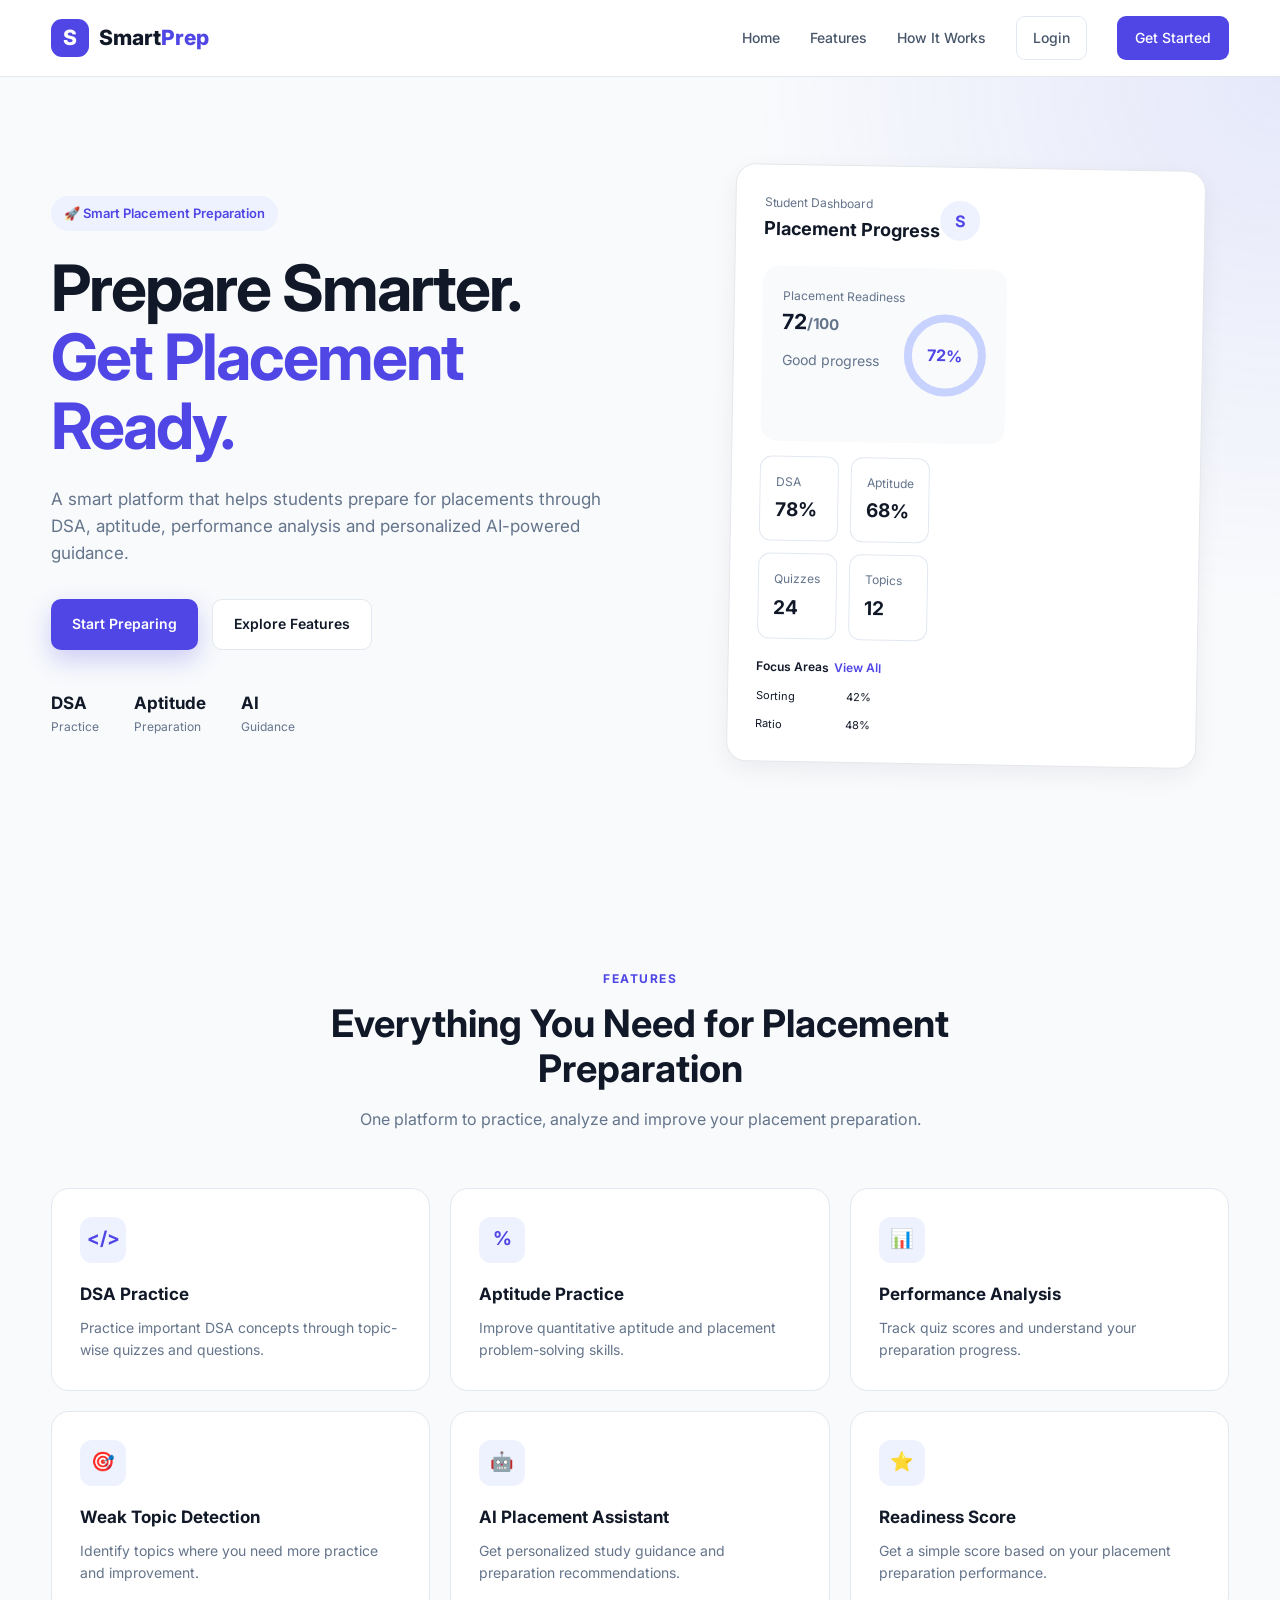
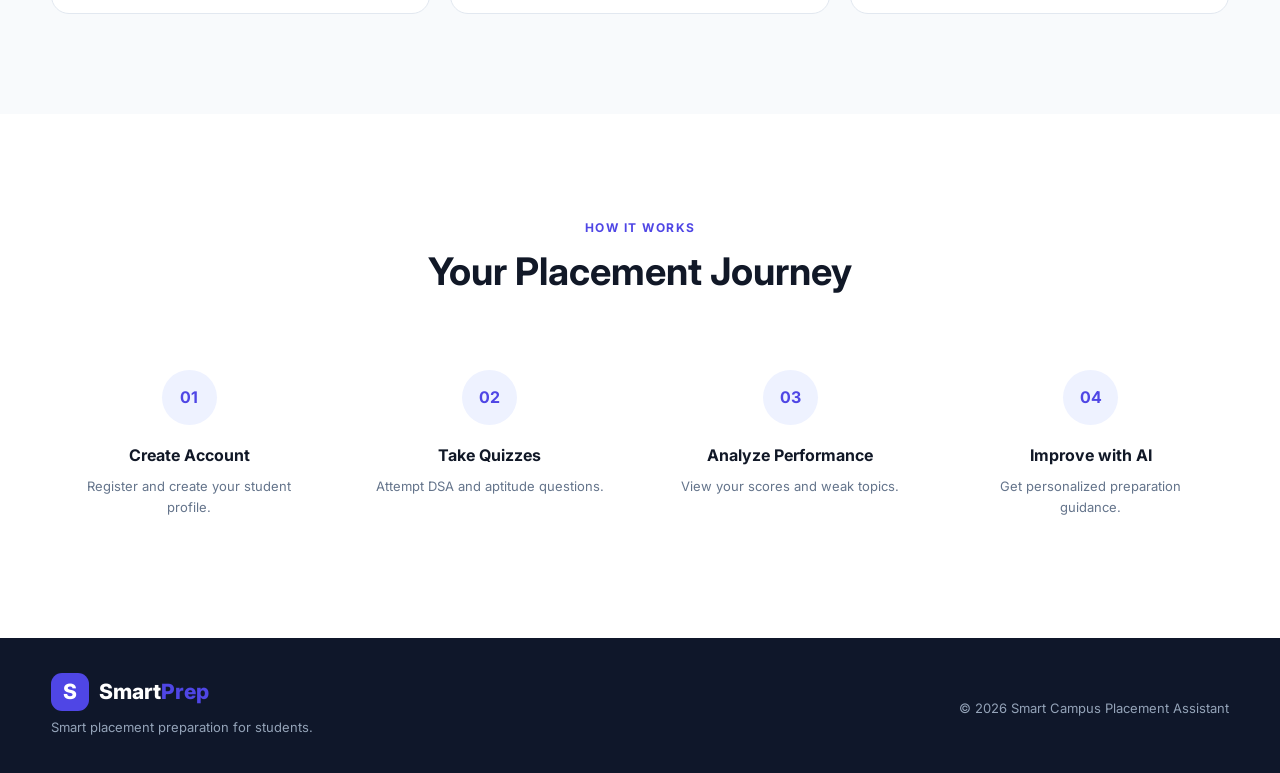
==== index.html @ c5586b19 "Initial SmartPrep project" ====
<!DOCTYPE html>
<html lang="en">

<head>
    <meta charset="UTF-8">

    <meta name="viewport" content="width=device-width, initial-scale=1.0">

    <meta name="description"
        content="Smart Campus Placement Assistant - Personalized placement preparation platform for students.">

    <meta name="author" content="Smart Campus Placement Assistant">

    <title>Smart Campus Placement Assistant</title>

    <!-- Google Font -->
    <link rel="preconnect" href="https://fonts.googleapis.com">
    <link rel="preconnect" href="https://fonts.gstatic.com" crossorigin>

    <link
        href="https://fonts.googleapis.com/css2?family=Inter:wght@400;500;600;700;800&display=swap"
        rel="stylesheet">

    <!-- Main CSS -->
    <link rel="stylesheet" href="css/style.css">
</head>

<body>

    <!-- ================= NAVBAR ================= -->

    <header class="navbar">

        <div class="container navbar-container">

            <a href="index.html" class="logo">
                <span class="logo-icon">S</span>

                <span>
                    Smart<span class="logo-highlight">Prep</span>
                </span>
            </a>

            <nav class="nav-menu">

                <a href="#home">Home</a>
                <a href="#features">Features</a>
                <a href="#how-it-works">How It Works</a>

             <a href="login.html" class="nav-login">
    Login
</a>

                <a href="register.html" class="nav-register">
    Get Started
</a>

            </nav>

        </div>

    </header>


    <!-- ================= HERO SECTION ================= -->

    <main>

        <section id="home" class="hero">

            <div class="container hero-container">

                <div class="hero-content">

                    <div class="badge">
                        🚀 Smart Placement Preparation
                    </div>

                    <h1>
                        Prepare Smarter.
                        <span>Get Placement Ready.</span>
                    </h1>

                    <p class="hero-description">

                        A smart platform that helps students prepare for
                        placements through DSA, aptitude, performance
                        analysis and personalized AI-powered guidance.

                    </p>

                    <div class="hero-buttons">

                        <a href="#" class="btn btn-primary">
                            Start Preparing
                        </a>

                        <a href="#features" class="btn btn-secondary">
                            Explore Features
                        </a>

                    </div>

                    <div class="hero-stats">

                        <div class="stat">
                            <strong>DSA</strong>
                            <span>Practice</span>
                        </div>

                        <div class="stat">
                            <strong>Aptitude</strong>
                            <span>Preparation</span>
                        </div>

                        <div class="stat">
                            <strong>AI</strong>
                            <span>Guidance</span>
                        </div>

                    </div>

                </div>


                <!-- Dashboard Preview -->

                <div class="hero-dashboard">

                    <div class="dashboard-card">

                        <div class="dashboard-header">

                            <div>
                                <span class="small-text">
                                    Student Dashboard
                                </span>

                                <h3>Placement Progress</h3>
                            </div>

                            <div class="profile-circle">
                                S
                            </div>

                        </div>


                        <div class="readiness-card">

                            <div>
                                <span class="small-text">
                                    Placement Readiness
                                </span>

                                <h2>72<span>/100</span></h2>

                                <p>
                                    Good progress
                                </p>
                            </div>

                            <div class="progress-circle">
                                72%
                            </div>

                        </div>


                        <div class="dashboard-grid">

                            <div class="mini-card">
                                <span>DSA</span>
                                <strong>78%</strong>
                            </div>

                            <div class="mini-card">
                                <span>Aptitude</span>
                                <strong>68%</strong>
                            </div>

                            <div class="mini-card">
                                <span>Quizzes</span>
                                <strong>24</strong>
                            </div>

                            <div class="mini-card">
                                <span>Topics</span>
                                <strong>12</strong>
                            </div>

                        </div>


                        <div class="weak-topic">

                            <div class="weak-topic-header">
                                <span>Focus Areas</span>
                                <span>View All</span>
                            </div>

                            <div class="topic">
                                <span>Sorting</span>

                                <div class="topic-bar">
                                    <div class="topic-progress sorting"></div>
                                </div>

                                <span>42%</span>
                            </div>

                            <div class="topic">
                                <span>Ratio</span>

                                <div class="topic-bar">
                                    <div class="topic-progress ratio"></div>
                                </div>

                                <span>48%</span>
                            </div>

                        </div>

                    </div>

                </div>

            </div>

        </section>


        <!-- ================= FEATURES ================= -->

        <section id="features" class="features-section">

            <div class="container">

                <div class="section-heading">

                    <span class="section-label">
                        FEATURES
                    </span>

                    <h2>
                        Everything You Need for Placement Preparation
                    </h2>

                    <p>
                        One platform to practice, analyze and improve
                        your placement preparation.
                    </p>

                </div>


                <div class="features-grid">

                    <div class="feature-card">

                        <div class="feature-icon">
                            &lt;/&gt;
                        </div>

                        <h3>DSA Practice</h3>

                        <p>
                            Practice important DSA concepts through
                            topic-wise quizzes and questions.
                        </p>

                    </div>


                    <div class="feature-card">

                        <div class="feature-icon">
                            %
                        </div>

                        <h3>Aptitude Practice</h3>

                        <p>
                            Improve quantitative aptitude and
                            placement problem-solving skills.
                        </p>

                    </div>


                    <div class="feature-card">

                        <div class="feature-icon">
                            📊
                        </div>

                        <h3>Performance Analysis</h3>

                        <p>
                            Track quiz scores and understand your
                            preparation progress.
                        </p>

                    </div>


                    <div class="feature-card">

                        <div class="feature-icon">
                            🎯
                        </div>

                        <h3>Weak Topic Detection</h3>

                        <p>
                            Identify topics where you need more
                            practice and improvement.
                        </p>

                    </div>


                    <div class="feature-card">

                        <div class="feature-icon">
                            🤖
                        </div>

                        <h3>AI Placement Assistant</h3>

                        <p>
                            Get personalized study guidance and
                            preparation recommendations.
                        </p>

                    </div>


                    <div class="feature-card">

                        <div class="feature-icon">
                            ⭐
                        </div>

                        <h3>Readiness Score</h3>

                        <p>
                            Get a simple score based on your
                            placement preparation performance.
                        </p>

                    </div>

                </div>

            </div>

        </section>


        <!-- ================= HOW IT WORKS ================= -->

        <section id="how-it-works" class="how-section">

            <div class="container">

                <div class="section-heading">

                    <span class="section-label">
                        HOW IT WORKS
                    </span>

                    <h2>
                        Your Placement Journey
                    </h2>

                </div>


                <div class="steps">

                    <div class="step">

                        <div class="step-number">
                            01
                        </div>

                        <h3>Create Account</h3>

                        <p>
                            Register and create your student profile.
                        </p>

                    </div>


                    <div class="step">

                        <div class="step-number">
                            02
                        </div>

                        <h3>Take Quizzes</h3>

                        <p>
                            Attempt DSA and aptitude questions.
                        </p>

                    </div>


                    <div class="step">

                        <div class="step-number">
                            03
                        </div>

                        <h3>Analyze Performance</h3>

                        <p>
                            View your scores and weak topics.
                        </p>

                    </div>


                    <div class="step">

                        <div class="step-number">
                            04
                        </div>

                        <h3>Improve with AI</h3>

                        <p>
                            Get personalized preparation guidance.
                        </p>

                    </div>

                </div>

            </div>

        </section>

    </main>


    <!-- ================= FOOTER ================= -->

    <footer class="footer">

        <div class="container footer-container">

            <div>

                <div class="logo footer-logo">
                    <span class="logo-icon">S</span>

                    <span>
                        Smart<span class="logo-highlight">Prep</span>
                    </span>
                </div>

                <p>
                    Smart placement preparation for students.
                </p>

            </div>

            <div>
                <p>
                    © 2026 Smart Campus Placement Assistant
                </p>
            </div>

        </div>

    </footer>


    <!-- Main JavaScript -->
    <script src="js/script.js"></script>

</body>

</html>
---- css/style.css ----
/* =====================================================
   SMART CAMPUS PLACEMENT ASSISTANT
   MAIN STYLESHEET
===================================================== */


/* ================= RESET ================= */

* {
    margin: 0;
    padding: 0;
    box-sizing: border-box;
}


html {
    scroll-behavior: smooth;
}


body {
    font-family: "Inter", sans-serif;
    background: #f8fafc;
    color: #111827;
    line-height: 1.6;
}


a {
    text-decoration: none;
    color: inherit;
}


button,
input {
    font-family: inherit;
}


/* ================= VARIABLES ================= */

:root {

    --primary: #4f46e5;
    --primary-dark: #3730a3;

    --secondary: #7c3aed;

    --text-dark: #111827;
    --text-gray: #64748b;

    --background: #f8fafc;
    --white: #ffffff;

    --border: #e2e8f0;

    --shadow:
        0 20px 50px rgba(15, 23, 42, 0.08);

    --radius: 18px;
}


/* ================= CONTAINER ================= */

.container {

    width: min(1180px, 92%);

    margin: auto;
}


/* ================= NAVBAR ================= */

.navbar {

    position: sticky;

    top: 0;

    z-index: 1000;

    background: rgba(255, 255, 255, 0.92);

    backdrop-filter: blur(15px);

    border-bottom: 1px solid var(--border);
}


.navbar-container {

    height: 76px;

    display: flex;

    align-items: center;

    justify-content: space-between;
}


/* ================= LOGO ================= */

.logo {

    display: flex;

    align-items: center;

    gap: 10px;

    font-size: 21px;

    font-weight: 800;
}


.logo-icon {

    width: 38px;

    height: 38px;

    display: flex;

    align-items: center;

    justify-content: center;

    border-radius: 11px;

    background: var(--primary);

    color: white;

    font-weight: 800;
}


.logo-highlight {

    color: var(--primary);
}


/* ================= NAVIGATION ================= */

.nav-menu {

    display: flex;

    align-items: center;

    gap: 30px;

    font-size: 14px;

    font-weight: 500;
}


.nav-menu a {

    color: #475569;

    transition: 0.25s;
}


.nav-menu a:hover {

    color: var(--primary);
}


.nav-login {

    padding: 10px 16px;

    border: 1px solid var(--border);

    border-radius: 9px;
}


.nav-register {

    padding: 11px 18px;

    color: white !important;

    background: var(--primary);

    border-radius: 9px;
}


/* ================= HERO ================= */

.hero {

    padding: 90px 0 100px;

    background:
        radial-gradient(
            circle at top right,
            rgba(99, 102, 241, 0.12),
            transparent 35%
        ),
        #f8fafc;
}


.hero-container {

    display: grid;

    grid-template-columns: 1fr 0.9fr;

    align-items: center;

    gap: 70px;
}


/* ================= HERO CONTENT ================= */

.badge {

    display: inline-block;

    padding: 7px 13px;

    margin-bottom: 22px;

    border-radius: 50px;

    background: #eef2ff;

    color: var(--primary);

    font-size: 13px;

    font-weight: 600;
}


.hero h1 {

    max-width: 650px;

    font-size: clamp(42px, 5vw, 66px);

    line-height: 1.08;

    letter-spacing: -2px;
}


.hero h1 span {

    display: block;

    color: var(--primary);
}


.hero-description {

    max-width: 600px;

    margin-top: 25px;

    color: var(--text-gray);

    font-size: 17px;
}


.hero-buttons {

    display: flex;

    gap: 14px;

    margin-top: 32px;
}


/* ================= BUTTONS ================= */

.btn {

    display: inline-flex;

    align-items: center;

    justify-content: center;

    padding: 13px 21px;

    border-radius: 10px;

    font-size: 14px;

    font-weight: 600;

    transition: 0.25s;
}


.btn-primary {

    background: var(--primary);

    color: white;

    box-shadow:
        0 10px 25px rgba(79, 70, 229, 0.25);
}


.btn-primary:hover {

    background: var(--primary-dark);

    transform: translateY(-2px);
}


.btn-secondary {

    background: white;

    border: 1px solid var(--border);

    color: var(--text-dark);
}


.btn-secondary:hover {

    border-color: var(--primary);

    color: var(--primary);
}


/* ================= HERO STATS ================= */

.hero-stats {

    display: flex;

    gap: 35px;

    margin-top: 40px;
}


.stat {

    display: flex;

    flex-direction: column;
}


.stat strong {

    font-size: 17px;
}


.stat span {

    font-size: 12px;

    color: var(--text-gray);
}


/* ================= DASHBOARD PREVIEW ================= */

.hero-dashboard {

    display: flex;

    justify-content: center;
}


.dashboard-card {

    width: 100%;

    max-width: 470px;

    padding: 25px;

    background: white;

    border: 1px solid var(--border);

    border-radius: 22px;

    box-shadow: var(--shadow);

    transform: rotate(1deg);
}


.dashboard-header {

    display: flex;

    justify-content: space-between;

    align-items: center;
}


.small-text {

    display: block;

    color: var(--text-gray);

    font-size: 12px;
}


.dashboard-header h3 {

    margin-top: 3px;

    font-size: 18px;
}


.profile-circle {

    width: 40px;

    height: 40px;

    display: flex;

    align-items: center;

    justify-content: center;

    border-radius: 50%;

    background: #eef2ff;

    color: var(--primary);

    font-weight: 700;
}


/* ================= READINESS ================= */

.readiness-card {

    display: flex;

    align-items: center;

    justify-content: space-between;

    margin-top: 22px;

    padding: 20px;

    border-radius: 16px;

    background: #f8fafc;
}


.readiness-card h2 {

    margin-top: 5px;

    font-size: 34px;
}


.readiness-card h2 span {

    font-size: 15px;

    color: var(--text-gray);
}


.readiness-card p {

    font-size: 12px;

    color: #16a34a;
}


.progress-circle {

    width: 82px;

    height: 82px;

    display: flex;

    align-items: center;

    justify-content: center;

    border-radius: 50%;

    border: 8px solid #c7d2fe;

    color: var(--primary);

    font-size: 16px;

    font-weight: 700;
}


/* ================= MINI CARDS ================= */

.dashboard-grid {

    display: grid;

    grid-template-columns: repeat(2, 1fr);

    gap: 12px;

    margin-top: 15px;
}


.mini-card {

    padding: 15px;

    border: 1px solid var(--border);

    border-radius: 12px;
}


.mini-card span {

    display: block;

    color: var(--text-gray);

    font-size: 12px;
}


.mini-card strong {

    display: block;

    margin-top: 4px;

    font-size: 19px;
}


/* ================= WEAK TOPICS ================= */

.weak-topic {

    margin-top: 18px;
}


.weak-topic-header {

    display: flex;

    justify-content: space-between;

    margin-bottom: 12px;

    font-size: 12px;

    font-weight: 600;
}


.weak-topic-header span:last-child {

    color: var(--primary);
}


.topic {

    display: grid;

    grid-template-columns: 70px 1fr 35px;

    align-items: center;

    gap: 10px;

    margin-top: 10px;

    font-size: 11px;
}


.topic-bar {

    height: 6px;

    overflow: hidden;

    border-radius: 20px;

    background: #e2e8f0;
}


.topic-progress {

    height: 100%;

    border-radius: 20px;

    background: var(--primary);
}


.sorting {

    width: 42%;
}


.ratio {

    width: 48%;
}


/* ================= SECTIONS ================= */

.features-section,
.how-section {

    padding: 100px 0;
}


.section-heading {

    max-width: 650px;

    margin: 0 auto 55px;

    text-align: center;
}


.section-label {

    color: var(--primary);

    font-size: 12px;

    font-weight: 700;

    letter-spacing: 1.5px;
}


.section-heading h2 {

    margin-top: 10px;

    font-size: 38px;

    line-height: 1.2;
}


.section-heading p {

    margin-top: 15px;

    color: var(--text-gray);
}


/* ================= FEATURES ================= */

.features-grid {

    display: grid;

    grid-template-columns:
        repeat(3, 1fr);

    gap: 20px;
}


.feature-card {

    padding: 28px;

    background: white;

    border: 1px solid var(--border);

    border-radius: var(--radius);

    transition: 0.3s;
}


.feature-card:hover {

    transform: translateY(-5px);

    box-shadow: var(--shadow);
}


.feature-icon {

    width: 46px;

    height: 46px;

    display: flex;

    align-items: center;

    justify-content: center;

    margin-bottom: 18px;

    border-radius: 12px;

    background: #eef2ff;

    color: var(--primary);

    font-size: 19px;

    font-weight: 700;
}


.feature-card h3 {

    font-size: 17px;
}


.feature-card p {

    margin-top: 9px;

    color: var(--text-gray);

    font-size: 14px;
}


/* ================= HOW IT WORKS ================= */

.how-section {

    background: white;
}


.steps {

    display: grid;

    grid-template-columns:
        repeat(4, 1fr);

    gap: 25px;
}


.step {

    text-align: center;

    padding: 20px;
}


.step-number {

    width: 55px;

    height: 55px;

    display: flex;

    align-items: center;

    justify-content: center;

    margin: 0 auto 18px;

    border-radius: 50%;

    background: #eef2ff;

    color: var(--primary);

    font-weight: 700;
}


.step h3 {

    font-size: 16px;
}


.step p {

    margin-top: 8px;

    color: var(--text-gray);

    font-size: 13px;
}


/* ================= FOOTER ================= */

.footer {

    padding: 35px 0;

    background: #0f172a;

    color: white;
}


.footer-container {

    display: flex;

    justify-content: space-between;

    align-items: center;
}


.footer-logo {

    color: white;
}


.footer p {

    margin-top: 6px;

    color: #94a3b8;

    font-size: 13px;
}


/* ================= RESPONSIVE ================= */

@media (max-width: 900px) {

    .nav-menu {

        gap: 15px;
    }


    .hero-container {

        grid-template-columns: 1fr;

    }


    .hero-content {

        text-align: center;
    }


    .hero-description {

        margin-left: auto;

        margin-right: auto;
    }


    .hero-buttons {

        justify-content: center;
    }


    .hero-stats {

        justify-content: center;
    }


    .features-grid {

        grid-template-columns:
            repeat(2, 1fr);
    }


    .steps {

        grid-template-columns:
            repeat(2, 1fr);
    }

}


@media (max-width: 600px) {

    .navbar-container {

        height: auto;

        padding: 15px 0;
    }


    .nav-menu a:not(.nav-login):not(.nav-register) {

        display: none;
    }


    .hero {

        padding-top: 60px;
    }


    .hero h1 {

        font-size: 40px;

        letter-spacing: -1px;
    }


    .hero-buttons {

        flex-direction: column;
    }


    .hero-stats {

        gap: 20px;
    }


    .features-grid {

        grid-template-columns: 1fr;
    }


    .steps {

        grid-template-columns: 1fr;
    }


    .footer-container {

        flex-direction: column;

        text-align: center;

        gap: 20px;
    }

}
/* ================================
   DASHBOARD
================================ */

.dashboard {
    max-width: 1200px;
    margin: 0 auto;
    padding: 50px 25px;
}

.welcome-section {
    margin-bottom: 40px;
}

.small-title {
    font-size: 14px;
    font-weight: 600;
    letter-spacing: 1.5px;
    color: #667eea;
    margin-bottom: 10px;
}

.welcome-section h1 {
    font-size: 36px;
    margin-bottom: 10px;
}

.welcome-section h1 span {
    color: #667eea;
}

.welcome-section p:last-child {
    color: #666;
    font-size: 16px;
}


/* Dashboard Cards */

.dashboard-cards {
    display: grid;
    grid-template-columns: repeat(3, 1fr);
    gap: 25px;
}

.dashboard-card {
    background: white;
    border-radius: 16px;
    padding: 28px;
    box-shadow: 0 8px 25px rgba(0, 0, 0, 0.08);
    border: 1px solid #eeeeee;
    transition: 0.3s;
}

.dashboard-card:hover {
    transform: translateY(-5px);
    box-shadow: 0 12px 30px rgba(0, 0, 0, 0.12);
}

.card-icon {
    font-size: 35px;
    margin-bottom: 15px;
}

.dashboard-card h2 {
    font-size: 21px;
    margin-bottom: 10px;
}

.dashboard-card p {
    color: #666;
    line-height: 1.6;
    min-height: 50px;
    margin-bottom: 20px;
}

.dashboard-card button {
    width: 100%;
    padding: 12px;
    border: none;
    border-radius: 8px;
    background: #667eea;
    color: white;
    font-size: 15px;
    font-weight: 600;
    cursor: pointer;
    transition: 0.3s;
}

.dashboard-card button:hover {
    background: #5568d8;
}


/* Responsive */

@media (max-width: 900px) {
    .dashboard-cards {
        grid-template-columns: repeat(2, 1fr);
    }
}

@media (max-width: 600px) {
    .dashboard {
        padding: 30px 15px;
    }

    .welcome-section h1 {
        font-size: 28px;
    }

    .dashboard-cards {
        grid-template-columns: 1fr;
    }
}
/* ================================
   DSA QUIZ
================================ */

.quiz-container {
    max-width: 900px;
    margin: 0 auto;
    padding: 50px 25px;
}

.quiz-header {
    text-align: center;
    margin-bottom: 35px;
}

.quiz-header h1 {
    font-size: 34px;
    margin: 10px 0;
}

.quiz-header p:last-child {
    color: #666;
}

.quiz-card {
    background: white;
    max-width: 750px;
    margin: 0 auto;
    padding: 35px;
    border-radius: 18px;
    box-shadow: 0 10px 30px rgba(0, 0, 0, 0.08);
}

.quiz-info {
    display: flex;
    justify-content: space-between;
    margin-bottom: 30px;
    color: #667eea;
    font-weight: 600;
}

#question {
    font-size: 23px;
    line-height: 1.5;
    margin-bottom: 25px;
}

.options-container {
    display: flex;
    flex-direction: column;
    gap: 12px;
}

.option-btn {
    width: 100%;
    padding: 15px 18px;
    text-align: left;
    background: white;
    border: 2px solid #e5e5e5;
    border-radius: 10px;
    font-size: 16px;
    cursor: pointer;
    transition: 0.2s;
}

.option-btn:hover:not(:disabled) {
    border-color: #667eea;
    background: #f5f6ff;
}

.option-btn.correct {
    border-color: #28a745;
    background: #e8f7ec;
}

.option-btn.wrong {
    border-color: #dc3545;
    background: #fdebec;
}

.option-btn:disabled {
    cursor: not-allowed;
}

.next-btn {
    width: 100%;
    margin-top: 25px;
    padding: 14px;
    border: none;
    border-radius: 10px;
    background: #667eea;
    color: white;
    font-size: 16px;
    font-weight: 600;
    cursor: pointer;
}

.next-btn:hover {
    background: #5568d8;
}

.back-btn {
    color: #667eea;
    text-decoration: none;
    font-weight: 600;
}


/* Mobile */

@media (max-width: 600px) {

    .quiz-container {
        padding: 30px 15px;
    }

    .quiz-header h1 {
        font-size: 26px;
    }

    .quiz-card {
        padding: 22px;
    }

    #question {
        font-size: 20px;
    }
}
/* =========================================
   SMARTPREP - PROFESSIONAL DASHBOARD
   ========================================= */


/* Dashboard main area */

.dashboard {
    max-width: 1200px;
    margin: 0 auto;
    padding: 50px 30px 80px;
}


/* =========================================
   WELCOME SECTION
   ========================================= */

.welcome-section {
    margin-bottom: 35px;
}

.welcome-section .small-title {
    color: #4f6df5;
    font-weight: 700;
    font-size: 14px;
    letter-spacing: 1.5px;
    margin-bottom: 12px;
}

.welcome-section h1 {
    font-size: 42px;
    margin: 0 0 12px;
    line-height: 1.2;
}

.welcome-section h1 span {
    color: #4f6df5;
}

.welcome-section p {
    color: #64748b;
    font-size: 17px;
}


/* =========================================
   QUICK STATS
   ========================================= */

.dashboard-stats {
    display: grid;
    grid-template-columns: repeat(4, 1fr);
    gap: 20px;
    margin-bottom: 35px;
}

.stat-card {
    background: white;
    border: 1px solid #e5e7eb;
    border-radius: 18px;
    padding: 24px;
    display: flex;
    align-items: center;
    gap: 16px;
    box-shadow: 0 8px 25px rgba(15, 23, 42, 0.06);
    transition: transform 0.2s ease, box-shadow 0.2s ease;
}

.stat-card:hover {
    transform: translateY(-4px);
    box-shadow: 0 14px 30px rgba(15, 23, 42, 0.10);
}

.stat-icon {
    width: 52px;
    height: 52px;
    border-radius: 14px;
    display: flex;
    align-items: center;
    justify-content: center;
    font-size: 25px;
    background: #eef2ff;
}

.stat-card p {
    margin: 0 0 6px;
    color: #64748b;
    font-size: 14px;
}

.stat-card h2 {
    margin: 0;
    font-size: 25px;
    color: #0f172a;
}


/* =========================================
   DASHBOARD CARDS
   ========================================= */

.dashboard-cards {
    display: grid;
    grid-template-columns: repeat(3, 1fr);
    gap: 22px;
    margin-bottom: 40px;
}

.dashboard-card {
    background: white;
    border: 1px solid #e5e7eb;
    border-radius: 20px;
    padding: 28px;
    min-height: 245px;
    display: flex;
    flex-direction: column;
    align-items: flex-start;
    box-shadow: 0 8px 25px rgba(15, 23, 42, 0.06);
    transition: transform 0.25s ease, box-shadow 0.25s ease;
}

.dashboard-card:hover {
    transform: translateY(-6px);
    box-shadow: 0 18px 35px rgba(15, 23, 42, 0.12);
}

.dashboard-card .card-icon {
    width: 52px;
    height: 52px;
    border-radius: 15px;
    background: #eef2ff;
    display: flex;
    align-items: center;
    justify-content: center;
    font-size: 25px;
    margin-bottom: 18px;
}

.dashboard-card h2 {
    margin: 0 0 10px;
    color: #0f172a;
    font-size: 21px;
}

.dashboard-card p {
    color: #64748b;
    line-height: 1.6;
    font-size: 14px;
    margin: 0 0 22px;
}

.dashboard-card button {
    margin-top: auto;
    border: none;
    background: #4f6df5;
    color: white;
    padding: 11px 18px;
    border-radius: 10px;
    font-weight: 600;
    cursor: pointer;
    transition: background 0.2s ease, transform 0.2s ease;
}

.dashboard-card button:hover {
    background: #3f5be0;
    transform: translateY(-1px);
}


/* =========================================
   PREPARATION OVERVIEW
   ========================================= */

.dashboard-overview {
    background: white;
    border: 1px solid #e5e7eb;
    border-radius: 22px;
    padding: 32px;
    margin-bottom: 35px;
    box-shadow: 0 8px 25px rgba(15, 23, 42, 0.06);
}

.overview-header {
    margin-bottom: 30px;
}

.overview-header .small-title {
    color: #4f6df5;
    font-size: 13px;
    font-weight: 700;
    letter-spacing: 1.5px;
    margin-bottom: 8px;
}

.overview-header h2 {
    margin: 0 0 8px;
    font-size: 27px;
    color: #0f172a;
}

.overview-header p {
    color: #64748b;
    margin: 0;
}


/* =========================================
   PROGRESS BARS
   ========================================= */

.progress-box {
    display: flex;
    flex-direction: column;
    gap: 24px;
}

.progress-item {
    width: 100%;
}

.progress-label {
    display: flex;
    justify-content: space-between;
    margin-bottom: 9px;
    font-size: 14px;
    font-weight: 600;
    color: #334155;
}

.progress-bar {
    width: 100%;
    height: 11px;
    background: #e9eef7;
    border-radius: 20px;
    overflow: hidden;
}

.progress-fill {
    height: 100%;
    width: 0%;
    background: #4f6df5;
    border-radius: 20px;
    transition: width 0.8s ease;
}


/* =========================================
   QUICK ACTIONS
   ========================================= */

.quick-actions {
    background: #0f172a;
    color: white;
    border-radius: 22px;
    padding: 30px;
    display: flex;
    justify-content: space-between;
    align-items: center;
    gap: 25px;
}

.quick-actions .small-title {
    color: #93a7ff;
    font-size: 13px;
    font-weight: 700;
    letter-spacing: 1.5px;
    margin-bottom: 8px;
}

.quick-actions h2 {
    margin: 0;
    font-size: 25px;
}

.quick-action-buttons {
    display: flex;
    gap: 12px;
    flex-wrap: wrap;
}

.quick-action-buttons button {
    border: 1px solid #334155;
    background: #1e293b;
    color: white;
    padding: 12px 17px;
    border-radius: 10px;
    cursor: pointer;
    font-weight: 600;
    transition: background 0.2s ease;
}

.quick-action-buttons button:hover {
    background: #334155;
}


/* =========================================
   RESPONSIVE DESIGN
   ========================================= */

@media (max-width: 1000px) {

    .dashboard-stats {
        grid-template-columns: repeat(2, 1fr);
    }

    .dashboard-cards {
        grid-template-columns: repeat(2, 1fr);
    }

    .quick-actions {
        flex-direction: column;
        align-items: flex-start;
    }

}


@media (max-width: 650px) {

    .dashboard {
        padding: 30px 18px 60px;
    }

    .welcome-section h1 {
        font-size: 32px;
    }

    .dashboard-stats {
        grid-template-columns: 1fr;
    }

    .dashboard-cards {
        grid-template-columns: 1fr;
    }

    .dashboard-overview {
        padding: 22px;
    }

    .quick-actions {
        padding: 24px;
    }

}
/* =========================================
   RECENT ACTIVITY
   ========================================= */

.recent-activity {
    background: white;
    border: 1px solid #e5e7eb;
    border-radius: 22px;
    padding: 32px;
    margin-bottom: 35px;
    box-shadow: 0 8px 25px rgba(15, 23, 42, 0.06);
}

.activity-header {
    margin-bottom: 25px;
}

.activity-header .small-title {
    color: #4f6df5;
    font-size: 13px;
    font-weight: 700;
    letter-spacing: 1.5px;
    margin-bottom: 8px;
}

.activity-header h2 {
    margin: 0 0 8px;
    font-size: 27px;
    color: #0f172a;
}

.activity-header p {
    margin: 0;
    color: #64748b;
}


/* Activity list */

.activity-list {
    display: flex;
    flex-direction: column;
    gap: 12px;
}


/* Individual activity */

.activity-item {
    display: flex;
    align-items: center;
    gap: 16px;
    padding: 18px;
    border: 1px solid #e5e7eb;
    border-radius: 15px;
    background: #fafbff;
    transition: transform 0.2s ease, box-shadow 0.2s ease;
}

.activity-item:hover {
    transform: translateX(4px);
    box-shadow: 0 8px 20px rgba(15, 23, 42, 0.07);
}


/* Activity icon */

.activity-icon {
    width: 48px;
    height: 48px;
    min-width: 48px;
    border-radius: 13px;
    background: #eef2ff;
    display: flex;
    align-items: center;
    justify-content: center;
    font-size: 23px;
}


/* Activity information */

.activity-info {
    flex: 1;
}

.activity-info h3 {
    margin: 0 0 5px;
    font-size: 17px;
    color: #0f172a;
}

.activity-info p {
    margin: 0;
    font-size: 14px;
    color: #64748b;
}


/* Activity result */

.activity-result {
    text-align: right;
    display: flex;
    flex-direction: column;
    gap: 4px;
}

.activity-result strong {
    font-size: 20px;
    color: #4f6df5;
}

.activity-result span {
    font-size: 12px;
    color: #64748b;
}


/* Loading / empty state */

.activity-loading {
    padding: 25px;
    text-align: center;
    border: 1px dashed #cbd5e1;
    border-radius: 14px;
    color: #64748b;
    background: #f8fafc;
}


/* Mobile */

@media (max-width: 650px) {

    .recent-activity {
        padding: 22px;
    }

    .activity-item {
        padding: 14px;
    }

    .activity-result strong {
        font-size: 17px;
    }

}/* =========================================
   WEAK TOPICS PAGE
   ========================================= */

.topic-summary {
    display: flex;
    align-items: center;
    gap: 20px;
    background: white;
    border: 1px solid #e5e7eb;
    border-radius: 22px;
    padding: 28px;
    margin-bottom: 35px;
    box-shadow: 0 8px 25px rgba(15, 23, 42, 0.06);
}

.topic-summary-icon {
    width: 60px;
    height: 60px;
    min-width: 60px;
    border-radius: 16px;
    background: #eef2ff;
    display: flex;
    align-items: center;
    justify-content: center;
    font-size: 28px;
}

.topic-summary h2 {
    margin: 0 0 7px;
    color: #0f172a;
    font-size: 23px;
}

.topic-summary p {
    margin: 0;
    color: #64748b;
}


/* =========================================
   TOPIC SECTION
   ========================================= */

.topic-section {
    background: white;
    border: 1px solid #e5e7eb;
    border-radius: 22px;
    padding: 32px;
    margin-bottom: 30px;
    box-shadow: 0 8px 25px rgba(15, 23, 42, 0.06);
}

.topic-section-header {
    margin-bottom: 25px;
}

.topic-section-header .small-title {
    color: #4f6df5;
    font-size: 13px;
    font-weight: 700;
    letter-spacing: 1.5px;
    margin-bottom: 8px;
}

.topic-section-header h2 {
    margin: 0;
    color: #0f172a;
    font-size: 27px;
}


/* =========================================
   TOPIC GRID
   ========================================= */

.topic-grid {
    display: grid;
    grid-template-columns: repeat(2, 1fr);
    gap: 18px;
}


/* =========================================
   TOPIC CARD
   ========================================= */

.topic-card {
    border: 1px solid #e5e7eb;
    border-radius: 17px;
    padding: 21px;
    background: #fafbff;
    transition: transform 0.2s ease, box-shadow 0.2s ease;
}

.topic-card:hover {
    transform: translateY(-3px);
    box-shadow: 0 10px 25px rgba(15, 23, 42, 0.08);
}

.topic-card-top {
    display: flex;
    align-items: center;
    justify-content: space-between;
    margin-bottom: 14px;
}

.topic-card-top h3 {
    margin: 0;
    color: #0f172a;
    font-size: 18px;
}

.topic-percentage {
    font-size: 19px;
    font-weight: 700;
    color: #4f6df5;
}


/* =========================================
   TOPIC PROGRESS
   ========================================= */

.topic-progress {
    width: 100%;
    height: 9px;
    background: #e8edf6;
    border-radius: 20px;
    overflow: hidden;
    margin-bottom: 12px;
}

.topic-progress-fill {
    height: 100%;
    background: #4f6df5;
    border-radius: 20px;
    transition: width 0.8s ease;
}


/* =========================================
   TOPIC CARD BOTTOM
   ========================================= */

.topic-card-bottom {
    display: flex;
    justify-content: space-between;
    gap: 10px;
    font-size: 13px;
    color: #64748b;
}


/* =========================================
   LOADING
   ========================================= */

.topic-loading {
    grid-column: 1 / -1;
    padding: 28px;
    text-align: center;
    border: 1px dashed #cbd5e1;
    border-radius: 15px;
    background: #f8fafc;
    color: #64748b;
}


/* =========================================
   SMART RECOMMENDATION
   ========================================= */

.smart-recommendation {
    display: flex;
    align-items: flex-start;
    gap: 20px;
    background: #0f172a;
    color: white;
    border-radius: 22px;
    padding: 32px;
    margin-bottom: 40px;
}

.recommendation-icon {
    width: 55px;
    height: 55px;
    min-width: 55px;
    border-radius: 15px;
    background: #1e293b;
    display: flex;
    align-items: center;
    justify-content: center;
    font-size: 25px;
}

.smart-recommendation .small-title {
    color: #93a7ff;
    font-size: 13px;
    font-weight: 700;
    letter-spacing: 1.5px;
    margin-bottom: 8px;
}

.smart-recommendation h2 {
    margin: 0 0 8px;
    font-size: 24px;
}

.smart-recommendation p {
    margin: 0;
    color: #cbd5e1;
    line-height: 1.6;
}


/* =========================================
   MOBILE
   ========================================= */

@media (max-width: 700px) {

    .topic-grid {
        grid-template-columns: 1fr;
    }

    .topic-section {
        padding: 22px;
    }

    .topic-summary {
        padding: 22px;
    }

    .smart-recommendation {
        padding: 24px;
    }

}
/* =========================================
   PERFORMANCE PAGE
========================================= */

.performance-container {
    width: 90%;
    max-width: 1150px;
    margin: 0 auto;
    padding: 45px 0 70px;
}

.performance-header {
    margin-bottom: 30px;
}

.performance-header h1 {
    margin: 8px 0;
    font-size: 38px;
}

.performance-header > p:last-child {
    color: #64748b;
    font-size: 16px;
}


/* =========================================
   SCORE CARDS
========================================= */

.performance-cards {
    display: grid;
    grid-template-columns: repeat(3, 1fr);
    gap: 20px;
    margin-bottom: 25px;
}

.performance-card {
    background: #ffffff;
    border: 1px solid #e5e7eb;
    border-radius: 18px;
    padding: 25px;
    display: flex;
    align-items: center;
    gap: 18px;
    box-shadow: 0 8px 25px rgba(15, 23, 42, 0.06);
    transition: 0.25s ease;
}

.performance-card:hover {
    transform: translateY(-4px);
    box-shadow: 0 12px 30px rgba(15, 23, 42, 0.10);
}

.performance-icon {
    width: 58px;
    height: 58px;
    border-radius: 15px;
    display: flex;
    align-items: center;
    justify-content: center;
    background: #f1f5f9;
    font-size: 27px;
    flex-shrink: 0;
}

.performance-card-content {
    min-width: 0;
}

.performance-label {
    margin: 0 0 5px;
    font-size: 12px;
    font-weight: 700;
    color: #64748b;
    letter-spacing: 0.5px;
}

.performance-card h2 {
    margin: 0;
    font-size: 30px;
}

.performance-description {
    margin: 5px 0 0;
    color: #94a3b8;
    font-size: 13px;
}


/* =========================================
   PERFORMANCE SUMMARY
========================================= */

.performance-summary {
    display: flex;
    align-items: center;
    gap: 20px;
    background: #ffffff;
    border: 1px solid #e5e7eb;
    border-radius: 18px;
    padding: 28px;
    margin-bottom: 25px;
    box-shadow: 0 8px 25px rgba(15, 23, 42, 0.05);
}

.summary-icon {
    width: 60px;
    height: 60px;
    border-radius: 16px;
    background: #f1f5f9;
    display: flex;
    align-items: center;
    justify-content: center;
    font-size: 28px;
    flex-shrink: 0;
}

.summary-content h2 {
    margin: 5px 0 8px;
}

.summary-content p:last-child {
    margin: 0;
    color: #64748b;
    line-height: 1.6;
}


/* =========================================
   SKILL PROGRESS
========================================= */

.performance-analysis {
    background: #ffffff;
    border: 1px solid #e5e7eb;
    border-radius: 18px;
    padding: 30px;
    margin-bottom: 25px;
    box-shadow: 0 8px 25px rgba(15, 23, 42, 0.05);
}

.analysis-header {
    margin-bottom: 25px;
}

.analysis-header h2 {
    margin: 5px 0;
    font-size: 25px;
}

.analysis-header p:last-child {
    margin: 0;
    color: #64748b;
}

.skill-progress-container {
    display: flex;
    flex-direction: column;
    gap: 24px;
}

.skill-progress-item {
    width: 100%;
}

.skill-progress-header {
    display: flex;
    justify-content: space-between;
    align-items: center;
    margin-bottom: 9px;
    font-size: 15px;
    font-weight: 600;
}

.skill-progress-header span:last-child {
    color: #64748b;
}

.skill-progress-bar {
    width: 100%;
    height: 11px;
    background: #e2e8f0;
    border-radius: 20px;
    overflow: hidden;
}

.skill-progress-fill {
    width: 0%;
    height: 100%;
    border-radius: 20px;
    background: #2563eb;
    transition: width 0.8s ease;
}


/* =========================================
   NEXT STEP
========================================= */

.performance-next {
    display: flex;
    align-items: center;
    gap: 20px;
    background: #f8fafc;
    border: 1px solid #e5e7eb;
    border-radius: 18px;
    padding: 28px;
}

.next-icon {
    width: 58px;
    height: 58px;
    border-radius: 15px;
    background: #ffffff;
    display: flex;
    align-items: center;
    justify-content: center;
    font-size: 27px;
    flex-shrink: 0;
}

.performance-next h2 {
    margin: 5px 0 7px;
}

.performance-next p:last-child {
    margin: 0;
    color: #64748b;
    line-height: 1.5;
}

.next-buttons {
    margin-left: auto;
    display: flex;
    gap: 10px;
}

.next-buttons a {
    text-decoration: none;
    padding: 11px 17px;
    border-radius: 10px;
    background: #2563eb;
    color: #ffffff;
    font-size: 14px;
    font-weight: 600;
    white-space: nowrap;
    transition: 0.2s ease;
}

.next-buttons a:hover {
    transform: translateY(-2px);
}


/* =========================================
   RESPONSIVE
========================================= */

@media (max-width: 850px) {

    .performance-cards {
        grid-template-columns: 1fr;
    }

    .performance-next {
        flex-wrap: wrap;
    }

    .next-buttons {
        width: 100%;
        margin-left: 0;
    }

}


@media (max-width: 600px) {

    .performance-container {
        width: 92%;
        padding-top: 30px;
    }

    .performance-header h1 {
        font-size: 30px;
    }

    .performance-summary {
        align-items: flex-start;
    }

    .performance-analysis {
        padding: 22px;
    }

    .performance-next {
        align-items: flex-start;
    }

    .next-buttons {
        flex-direction: column;
    }

    .next-buttons a {
        text-align: center;
    }

}
/* ============================= */
/* SMART GUIDANCE PAGE */
/* ============================= */

.guidance-container {
    width: 90%;
    max-width: 1150px;
    margin: 0 auto;
    padding: 45px 0 70px;
}

.guidance-card {
    background: #ffffff;
    border: 1px solid #e5e7eb;
    border-radius: 20px;
    padding: 35px;
    text-align: center;
    margin-bottom: 25px;
    box-shadow: 0 8px 25px rgba(15, 23, 42, 0.06);
}

.guidance-icon {
    width: 75px;
    height: 75px;
    margin: 0 auto 18px;
    border-radius: 20px;
    background: #f1f5f9;

    display: flex;
    align-items: center;
    justify-content: center;

    font-size: 36px;
}

.guidance-card h2 {
    margin: 8px 0 12px;
    font-size: 28px;
}

.guidance-card > p:last-child {
    max-width: 750px;
    margin: 0 auto;
    color: #64748b;
    line-height: 1.7;
    font-size: 16px;
}


/* PERFORMANCE GRID */

.guidance-grid {
    display: grid;
    grid-template-columns: repeat(3, 1fr);
    gap: 20px;
    margin-bottom: 25px;
}

.guidance-item {
    background: #ffffff;
    border: 1px solid #e5e7eb;
    border-radius: 18px;
    padding: 28px;
    text-align: center;

    box-shadow: 0 8px 25px rgba(15, 23, 42, 0.05);

    transition: 0.25s ease;
}

.guidance-item:hover {
    transform: translateY(-4px);
    box-shadow: 0 12px 30px rgba(15, 23, 42, 0.10);
}

.guidance-item .performance-icon {
    margin: 0 auto 15px;
}

.guidance-item .performance-label {
    margin-bottom: 8px;
}

.guidance-item h2 {
    margin: 5px 0;
    font-size: 30px;
}

.guidance-item > p:last-child {
    margin: 5px 0 0;
    color: #94a3b8;
    font-size: 13px;
    line-height: 1.5;
}


/* FOCUS AREA */

.guidance-focus {
    display: flex;
    align-items: center;
    gap: 20px;

    background: #ffffff;
    border: 1px solid #e5e7eb;
    border-radius: 18px;

    padding: 28px;
    margin-bottom: 25px;

    box-shadow: 0 8px 25px rgba(15, 23, 42, 0.05);
}

.focus-icon {
    width: 60px;
    height: 60px;
    border-radius: 16px;

    background: #f1f5f9;

    display: flex;
    align-items: center;
    justify-content: center;

    font-size: 28px;
    flex-shrink: 0;
}

.guidance-focus h2 {
    margin: 5px 0 8px;
}

.guidance-focus p:last-child {
    margin: 0;
    color: #64748b;
    line-height: 1.6;
}


/* NEXT STEPS */

.guidance-next {
    display: flex;
    align-items: center;
    gap: 25px;

    background: #f8fafc;
    border: 1px solid #e5e7eb;
    border-radius: 18px;

    padding: 30px;
}

.guidance-next h2 {
    margin: 5px 0 8px;
}

.guidance-next > div:first-child {
    flex: 1;
}

.guidance-next > div:first-child p:last-child {
    margin: 0;
    color: #64748b;
    line-height: 1.6;
}

.guidance-buttons {
    display: flex;
    gap: 10px;
    flex-wrap: wrap;
    justify-content: flex-end;
}

.guidance-buttons a {
    text-decoration: none;

    padding: 11px 17px;

    border-radius: 10px;

    background: #2563eb;
    color: #ffffff;

    font-size: 14px;
    font-weight: 600;

    white-space: nowrap;

    transition: 0.2s ease;
}

.guidance-buttons a:hover {
    transform: translateY(-2px);
}


/* MOBILE */

@media (max-width: 850px) {

    .guidance-grid {
        grid-template-columns: 1fr;
    }

    .guidance-next {
        flex-direction: column;
        align-items: flex-start;
    }

    .guidance-buttons {
        width: 100%;
        justify-content: flex-start;
    }

}


@media (max-width: 600px) {

    .guidance-container {
        width: 92%;
        padding-top: 30px;
    }

    .guidance-card {
        padding: 25px 20px;
    }

    .guidance-card h2 {
        font-size: 24px;
    }

    .guidance-focus {
        align-items: flex-start;
        padding: 22px;
    }

    .guidance-next {
        padding: 22px;
    }

    .guidance-buttons {
        flex-direction: column;
        width: 100%;
    }

    .guidance-buttons a {
        text-align: center;
        width: 100%;
        box-sizing: border-box;
    }

}
/* ============================= */
/* ADMIN PANEL */
/* ============================= */

.admin-container {
    width: 90%;
    max-width: 1200px;
    margin: 0 auto;
    padding: 45px 0 70px;
}


/* ADMIN TABLE SECTION */

.admin-table-section {
    background: #ffffff;
    border: 1px solid #e5e7eb;
    border-radius: 18px;
    padding: 30px;
    margin-top: 25px;
    box-shadow: 0 8px 25px rgba(15, 23, 42, 0.05);
}

.admin-section-header {
    display: flex;
    align-items: center;
    justify-content: space-between;
    gap: 20px;
    margin-bottom: 22px;
}

.admin-section-header h2 {
    margin: 5px 0 7px;
    font-size: 25px;
}

.admin-section-header p:last-child {
    margin: 0;
    color: #64748b;
}

.admin-section-header button {
    border: none;
    padding: 11px 17px;
    border-radius: 10px;
    background: #2563eb;
    color: #ffffff;
    font-size: 14px;
    font-weight: 600;
    cursor: pointer;
    transition: 0.2s ease;
}

.admin-section-header button:hover {
    transform: translateY(-2px);
}


/* SEARCH */

.admin-search {
    margin-bottom: 20px;
}

.admin-search input {
    width: 100%;
    box-sizing: border-box;

    padding: 13px 15px;

    border: 1px solid #dbe2ea;
    border-radius: 10px;

    outline: none;

    font-size: 14px;
    color: #1e293b;

    transition: 0.2s ease;
}

.admin-search input:focus {
    border-color: #2563eb;
    box-shadow: 0 0 0 3px rgba(37, 99, 235, 0.10);
}


/* TABLE */

.table-wrapper {
    width: 100%;
    overflow-x: auto;
}

.table-wrapper table {
    width: 100%;
    border-collapse: collapse;
    min-width: 650px;
}

.table-wrapper th {
    text-align: left;
    padding: 14px 15px;

    background: #f8fafc;

    color: #475569;

    font-size: 12px;
    font-weight: 700;

    letter-spacing: 0.4px;
    text-transform: uppercase;

    border-bottom: 1px solid #e5e7eb;
}

.table-wrapper td {
    padding: 16px 15px;

    color: #334155;

    font-size: 14px;

    border-bottom: 1px solid #f1f5f9;
}

.table-wrapper tbody tr {
    transition: 0.2s ease;
}

.table-wrapper tbody tr:hover {
    background: #f8fafc;
}


/* STATUS */

.admin-status {
    display: inline-block;

    padding: 5px 10px;

    border-radius: 20px;

    background: #f1f5f9;

    color: #475569;

    font-size: 12px;
    font-weight: 600;
}


/* ADMIN NOTE */

.admin-note {
    display: flex;
    align-items: center;
    gap: 20px;

    margin-top: 25px;

    padding: 28px;

    background: #f8fafc;

    border: 1px solid #e5e7eb;

    border-radius: 18px;
}

.admin-note-icon {
    width: 60px;
    height: 60px;

    border-radius: 16px;

    background: #ffffff;

    display: flex;
    align-items: center;
    justify-content: center;

    font-size: 28px;

    flex-shrink: 0;
}

.admin-note h2 {
    margin: 5px 0 8px;
}

.admin-note p:last-child {
    margin: 0;

    color: #64748b;

    line-height: 1.6;
}


/* MOBILE */

@media (max-width: 700px) {

    .admin-container {
        width: 92%;
        padding-top: 30px;
    }

    .admin-table-section {
        padding: 22px;
    }

    .admin-section-header {
        align-items: flex-start;
        flex-direction: column;
    }

    .admin-section-header button {
        width: 100%;
    }

    .admin-note {
        align-items: flex-start;
        padding: 22px;
    }

}
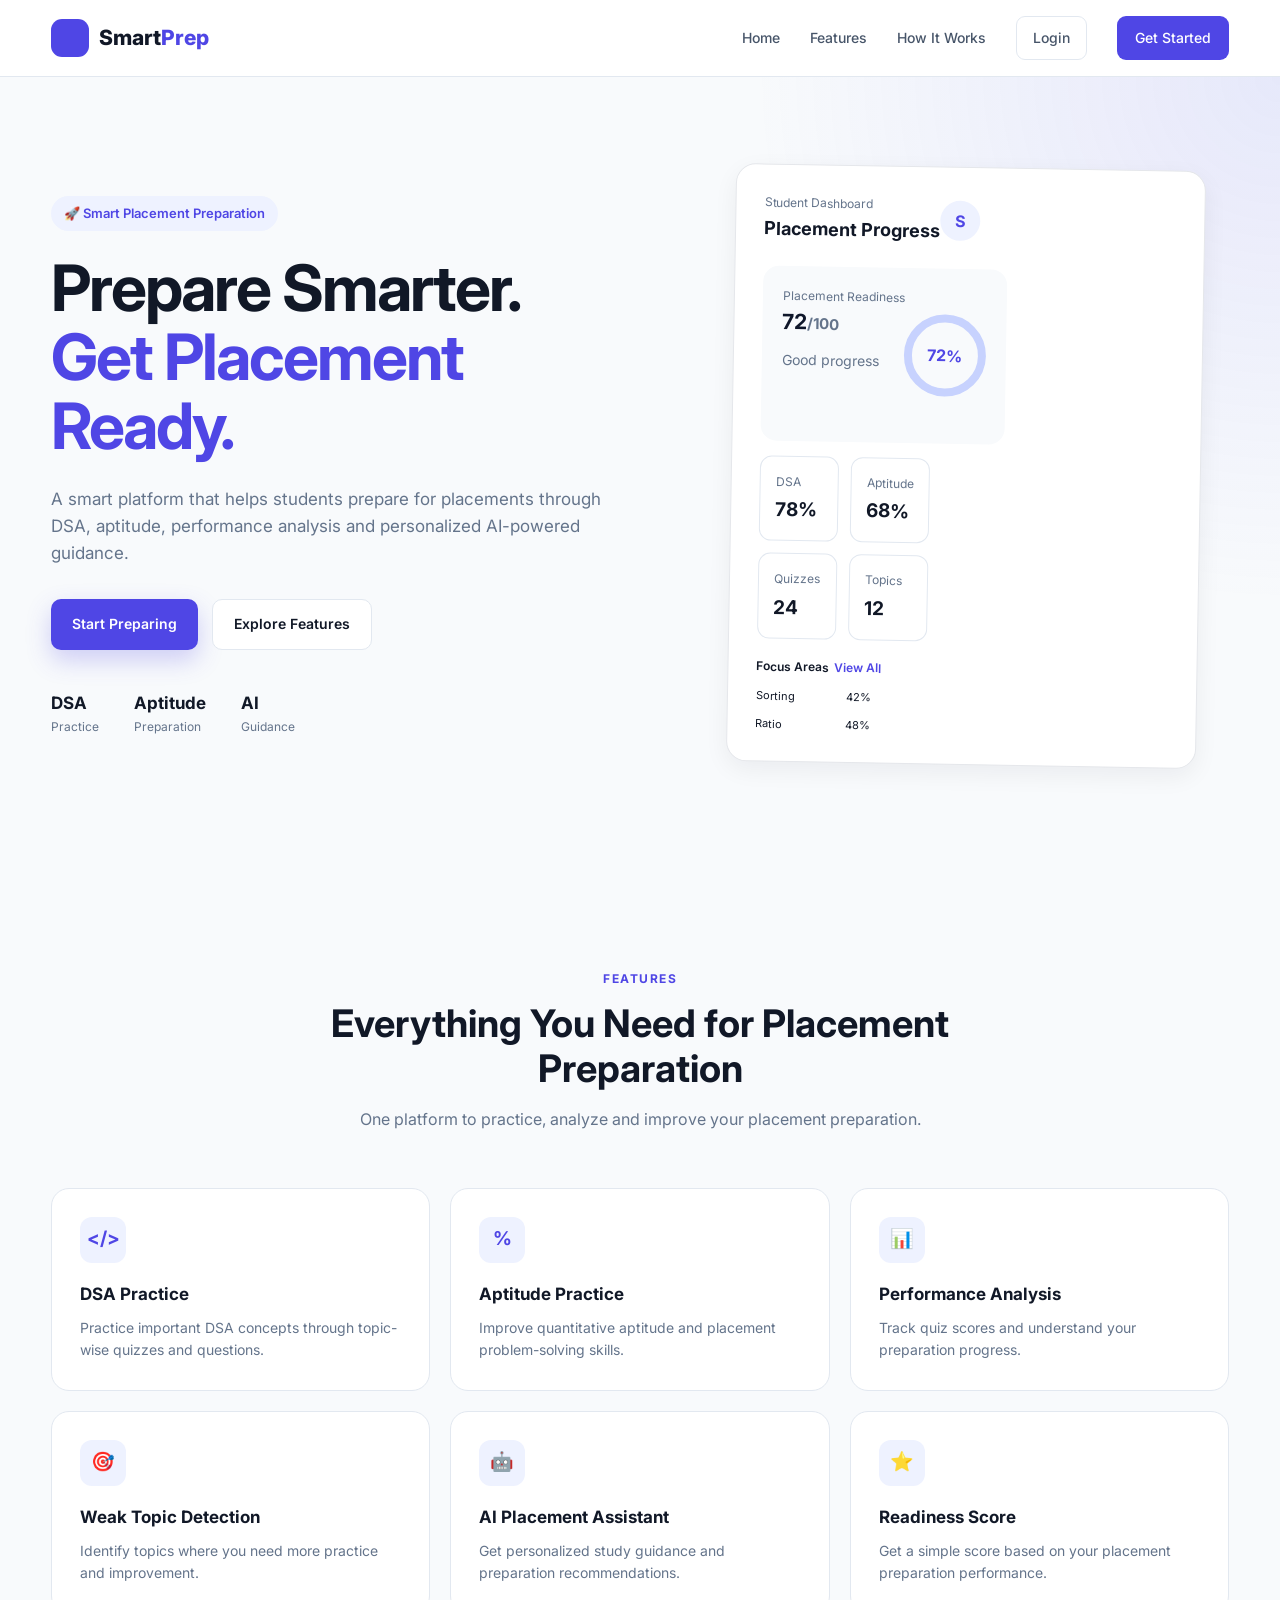
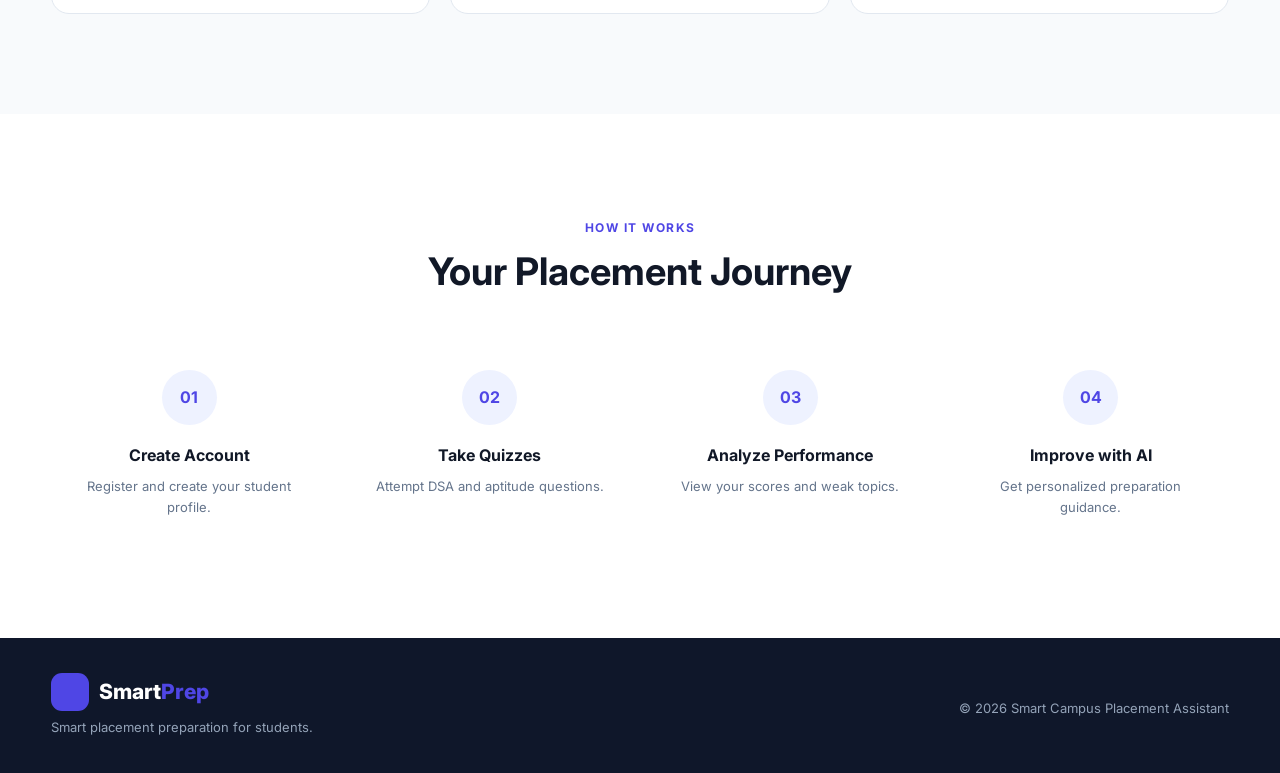
==== commit 87ecfb80: "Update dashboard and homepage" ====
--- a/index.html
+++ b/index.html
@@ -20,7 +20,6 @@
     <link
         href="https://fonts.googleapis.com/css2?family=Inter:wght@400;500;600;700;800&display=swap"
         rel="stylesheet">
-
     <!-- Main CSS -->
     <link rel="stylesheet" href="css/style.css">
 </head>
@@ -34,7 +33,7 @@
         <div class="container navbar-container">
 
             <a href="index.html" class="logo">
-                <span class="logo-icon">S</span>
+                <span class="logo-icon"></span>
 
                 <span>
                     Smart<span class="logo-highlight">Prep</span>
@@ -456,7 +455,7 @@
             <div>
 
                 <div class="logo footer-logo">
-                    <span class="logo-icon">S</span>
+                    <span class="logo-icon"></span>
 
                     <span>
                         Smart<span class="logo-highlight">Prep</span>
